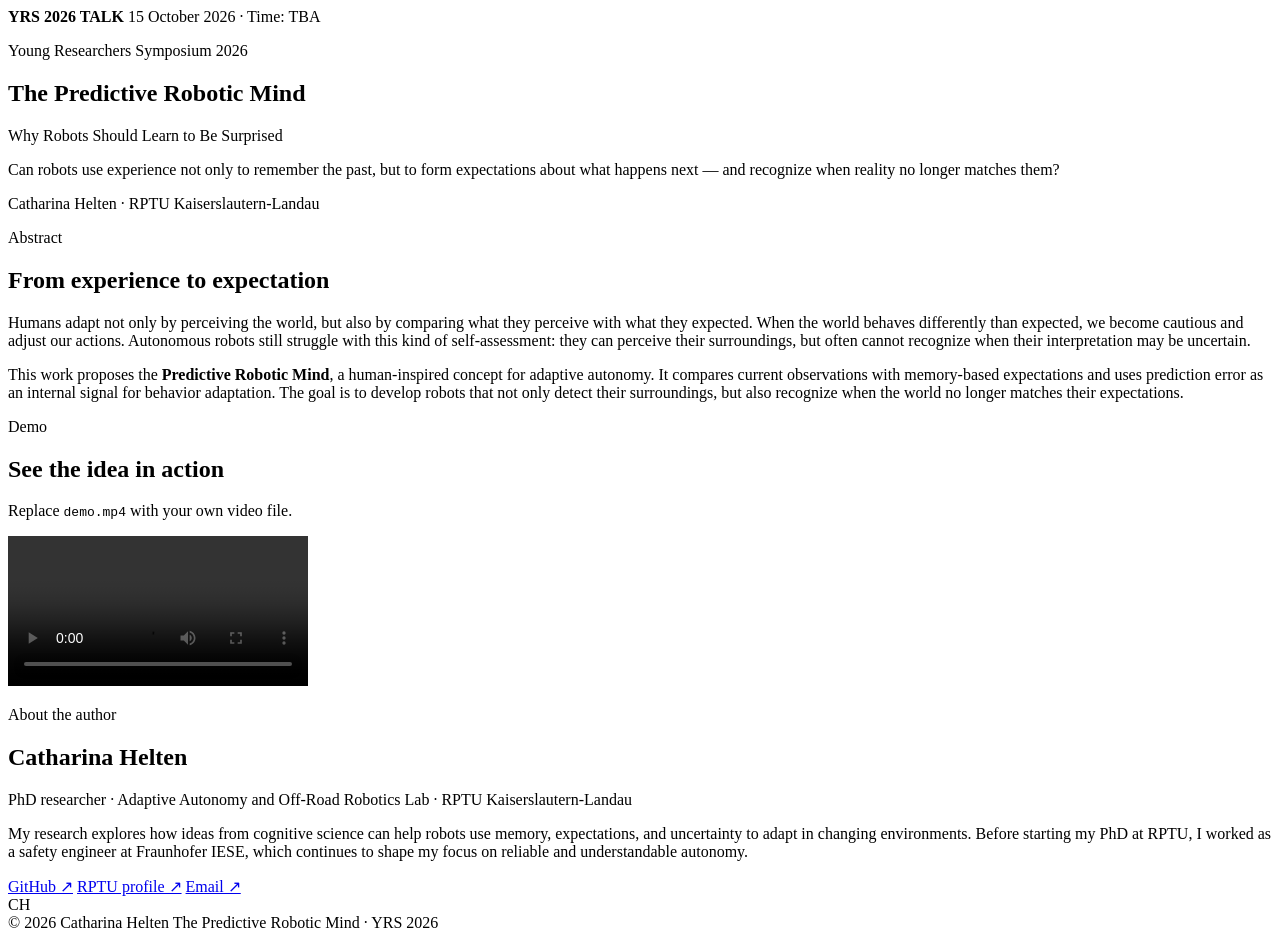
==== index.html @ 082394e7 "Rename index (1).html to index.html" ====
<!doctype html>
<html lang="en">
<head>
  <meta charset="utf-8">
  <meta name="viewport" content="width=device-width, initial-scale=1">
  <meta name="description" content="The Predictive Robotic Mind — Young Researchers Symposium 2026">
  <meta name="theme-color" content="#08111f">
  <title>The Predictive Robotic Mind | YRS 2026</title>
  <link rel="stylesheet" href="styles.css">
</head>
<body>
  <main>

    <section class="hero">
      <div class="container">
        <div class="talk-badge">
          <span class="dot"></span>
          <strong>YRS 2026 TALK</strong>
          <span>15 October 2026 · Time: TBA</span>
        </div>

        <p class="eyebrow">Young Researchers Symposium 2026</p>
        <h1>The Predictive Robotic Mind</h1>
        <p class="subtitle">Why Robots Should Learn to Be Surprised</p>

        <p class="hero-text">
          Can robots use experience not only to remember the past, but to form expectations about what happens next — and recognize when reality no longer matches them?
        </p>

        <div class="hero-meta">
          <span>Catharina Helten</span>
          <span>·</span>
          <span>RPTU Kaiserslautern-Landau</span>
        </div>
      </div>
    </section>

    <section class="section">
      <div class="container narrow">
        <p class="section-kicker">Abstract</p>
        <h2>From experience to expectation</h2>
        <p>
          Humans adapt not only by perceiving the world, but also by comparing what they perceive with what they expected. When the world behaves differently than expected, we become cautious and adjust our actions. Autonomous robots still struggle with this kind of self-assessment: they can perceive their surroundings, but often cannot recognize when their interpretation may be uncertain.
        </p>
        <p>
          This work proposes the <strong>Predictive Robotic Mind</strong>, a human-inspired concept for adaptive autonomy. It compares current observations with memory-based expectations and uses prediction error as an internal signal for behavior adaptation. The goal is to develop robots that not only detect their surroundings, but also recognize when the world no longer matches their expectations.
        </p>
      </div>
    </section>

    <section class="section section-dark">
      <div class="container">
        <div class="section-heading">
          <div>
            <p class="section-kicker">Demo</p>
            <h2>See the idea in action</h2>
          </div>
          <p class="section-note">Replace <code>demo.mp4</code> with your own video file.</p>
        </div>

        <div class="video-wrap">
          <video controls playsinline preload="metadata">
            <source src="demo.mp4" type="video/mp4">
            Your browser does not support the video tag.
          </video>
        </div>
      </div>
    </section>

    <section class="section">
      <div class="container author-grid">
        <div>
          <p class="section-kicker">About the author</p>
          <h2>Catharina Helten</h2>
          <p class="author-role">PhD researcher · Adaptive Autonomy and Off-Road Robotics Lab · RPTU Kaiserslautern-Landau</p>
          <p>
            My research explores how ideas from cognitive science can help robots use memory, expectations, and uncertainty to adapt in changing environments. Before starting my PhD at RPTU, I worked as a safety engineer at Fraunhofer IESE, which continues to shape my focus on reliable and understandable autonomy.
          </p>
          <div class="links">
            <a href="https://github.com/CatharinaHelt" target="_blank" rel="noreferrer">GitHub ↗</a>
            <a href="https://aor.cs.rptu.de/m-sc-catharina-helten/" target="_blank" rel="noreferrer">RPTU profile ↗</a>
            <a href="mailto:catharina.helten@cs.rptu.de">Email ↗</a>
          </div>
        </div>

        <div class="photo-frame">
          <img src="catharina.jpeg" alt="Catharina Helten" onerror="this.style.display='none'; this.parentElement.classList.add('photo-missing');">
          <span class="photo-fallback">CH</span>
        </div>
      </div>
    </section>

  </main>

  <footer>
    <div class="container footer-wrap">
      <span>© 2026 Catharina Helten</span>
      <span>The Predictive Robotic Mind · YRS 2026</span>
    </div>
  </footer>
</body>
</html>
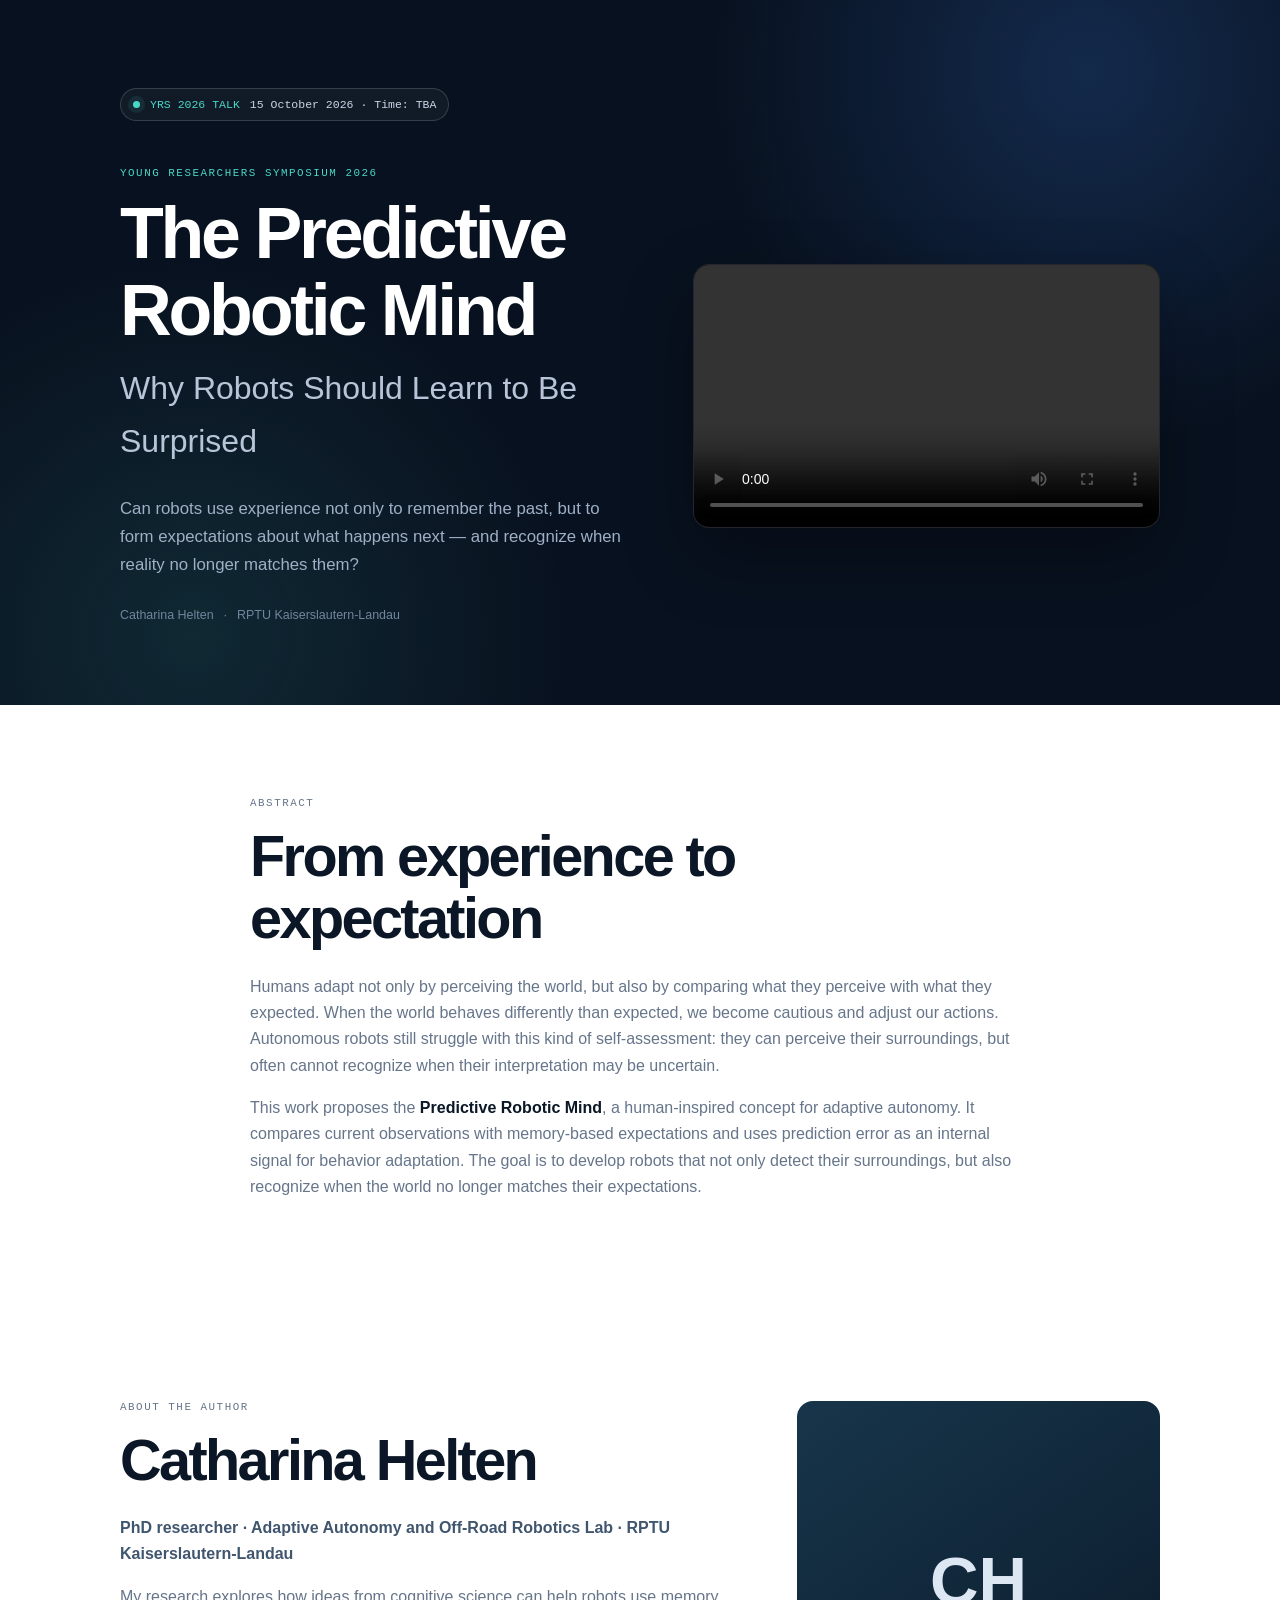
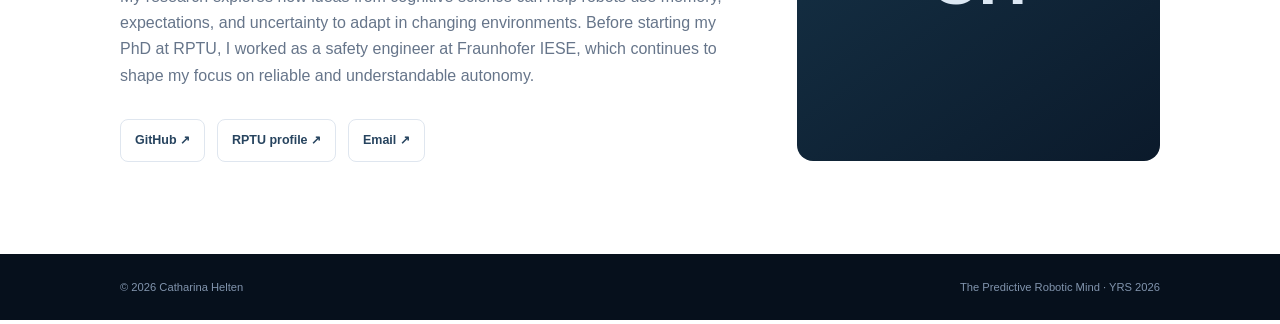
==== commit 150856a0: "Add files via upload" ====
--- a/index.html
+++ b/index.html
@@ -19,18 +19,30 @@
           <span>15 October 2026 · Time: TBA</span>
         </div>
 
-        <p class="eyebrow">Young Researchers Symposium 2026</p>
-        <h1>The Predictive Robotic Mind</h1>
-        <p class="subtitle">Why Robots Should Learn to Be Surprised</p>
+        <div class="hero-grid">
+          <div class="hero-copy">
+            <p class="eyebrow">Young Researchers Symposium 2026</p>
+            <h1>The Predictive Robotic Mind</h1>
+            <p class="subtitle">Why Robots Should Learn to Be Surprised</p>
 
-        <p class="hero-text">
-          Can robots use experience not only to remember the past, but to form expectations about what happens next — and recognize when reality no longer matches them?
-        </p>
+            <p class="hero-text">
+              Can robots use experience not only to remember the past, but to form expectations about what happens next — and recognize when reality no longer matches them?
+            </p>
 
-        <div class="hero-meta">
-          <span>Catharina Helten</span>
-          <span>·</span>
-          <span>RPTU Kaiserslautern-Landau</span>
+            <div class="hero-meta">
+              <span>Catharina Helten</span>
+              <span>·</span>
+              <span>RPTU Kaiserslautern-Landau</span>
+            </div>
+          </div>
+
+          <div class="hero-video">
+            <!-- Replace demo.mp4 with your final Go2 demo video -->
+            <video controls playsinline preload="metadata">
+              <source src="demo.mp4" type="video/mp4">
+              Your browser does not support the video tag.
+            </video>
+          </div>
         </div>
       </div>
     </section>
@@ -45,25 +57,6 @@
         <p>
           This work proposes the <strong>Predictive Robotic Mind</strong>, a human-inspired concept for adaptive autonomy. It compares current observations with memory-based expectations and uses prediction error as an internal signal for behavior adaptation. The goal is to develop robots that not only detect their surroundings, but also recognize when the world no longer matches their expectations.
         </p>
-      </div>
-    </section>
-
-    <section class="section section-dark">
-      <div class="container">
-        <div class="section-heading">
-          <div>
-            <p class="section-kicker">Demo</p>
-            <h2>See the idea in action</h2>
-          </div>
-          <p class="section-note">Replace <code>demo.mp4</code> with your own video file.</p>
-        </div>
-
-        <div class="video-wrap">
-          <video controls playsinline preload="metadata">
-            <source src="demo.mp4" type="video/mp4">
-            Your browser does not support the video tag.
-          </video>
-        </div>
       </div>
     </section>
 
--- a/styles.css
+++ b/styles.css
@@ -0,0 +1,255 @@
+@import url('https://fonts.googleapis.com/css2?family=DM+Mono:wght@400;500&family=Manrope:wght@400;500;600;700;800&display=swap');
+
+:root {
+  --navy: #08111f;
+  --ink: #0b1726;
+  --blue: #3f8cff;
+  --cyan: #49d7c6;
+  --paper: #f7f9fc;
+  --muted: #66758a;
+  --line: #dfe6ef;
+  --white: #ffffff;
+}
+
+* { box-sizing: border-box; }
+html { scroll-behavior: smooth; }
+body {
+  margin: 0;
+  color: var(--ink);
+  background: var(--white);
+  font-family: 'Manrope', Arial, sans-serif;
+  line-height: 1.65;
+}
+
+.container {
+  width: min(1040px, calc(100% - 40px));
+  margin: 0 auto;
+}
+.narrow { max-width: 780px; }
+
+.hero {
+  min-height: 72vh;
+  display: flex;
+  align-items: center;
+  position: relative;
+  overflow: hidden;
+  padding: 88px 0 80px;
+  color: var(--white);
+  background:
+    radial-gradient(circle at 85% 10%, rgba(63,140,255,.20), transparent 30%),
+    radial-gradient(circle at 15% 90%, rgba(73,215,198,.12), transparent 30%),
+    var(--navy);
+}
+
+
+.hero-grid {
+  display: grid;
+  grid-template-columns: minmax(0, 1.05fr) minmax(360px, .95fr);
+  gap: 56px;
+  align-items: center;
+}
+
+.hero-copy { min-width: 0; }
+
+.hero-video {
+  overflow: hidden;
+  border: 1px solid rgba(255,255,255,.13);
+  border-radius: 16px;
+  background: #02060b;
+  box-shadow: 0 28px 70px rgba(0,0,0,.30);
+}
+
+.hero-video video {
+  display: block;
+  width: 100%;
+  aspect-ratio: 16 / 9;
+  object-fit: cover;
+  background: #000;
+}
+
+.talk-badge {
+  display: inline-flex;
+  flex-wrap: wrap;
+  align-items: center;
+  gap: 10px;
+  margin-bottom: 46px;
+  padding: 9px 12px;
+  border: 1px solid rgba(255,255,255,.16);
+  border-radius: 999px;
+  color: #c9d6e7;
+  background: rgba(255,255,255,.04);
+  font: .72rem 'DM Mono', monospace;
+}
+.talk-badge strong { color: var(--cyan); font-weight: 500; }
+.dot {
+  width: 7px;
+  height: 7px;
+  border-radius: 50%;
+  background: var(--cyan);
+  box-shadow: 0 0 0 5px rgba(73,215,198,.10);
+}
+
+.eyebrow,
+.section-kicker {
+  margin: 0 0 16px;
+  color: #5f86b4;
+  text-transform: uppercase;
+  letter-spacing: .14em;
+  font: 500 .68rem 'DM Mono', monospace;
+}
+
+.hero .eyebrow { color: var(--cyan); }
+
+h1, h2, p { margin-top: 0; }
+h1, h2 { line-height: 1.08; letter-spacing: -.045em; }
+
+h1 {
+  max-width: 650px;
+  margin-bottom: 12px;
+  font-size: clamp(2.8rem, 5.6vw, 5.4rem);
+  font-weight: 800;
+}
+
+.subtitle {
+  margin-bottom: 28px;
+  color: #b8c5d8;
+  font-size: clamp(1.3rem, 3vw, 2rem);
+  font-weight: 500;
+}
+
+.hero-text {
+  max-width: 650px;
+  margin-bottom: 26px;
+  color: #9fb0c6;
+  font-size: 1.05rem;
+}
+
+.hero-meta {
+  display: flex;
+  flex-wrap: wrap;
+  gap: 10px;
+  color: #72859f;
+  font-size: .78rem;
+}
+
+.section { padding: 92px 0; }
+.section-dark { color: white; background: var(--navy); }
+
+.section h2 {
+  margin-bottom: 24px;
+  font-size: clamp(2rem, 5vw, 3.6rem);
+}
+
+.section p { color: var(--muted); }
+.section strong { color: var(--ink); }
+.section-dark p { color: #9fb0c6; }
+.section-dark .section-kicker { color: var(--cyan); }
+
+.section-heading {
+  display: flex;
+  align-items: end;
+  justify-content: space-between;
+  gap: 30px;
+  margin-bottom: 34px;
+}
+
+.section-note {
+  max-width: 360px;
+  margin: 0;
+  font-size: .8rem;
+}
+code {
+  color: var(--cyan);
+  font-family: 'DM Mono', monospace;
+}
+
+.video-wrap {
+  overflow: hidden;
+  border: 1px solid rgba(255,255,255,.12);
+  border-radius: 14px;
+  background: #02060b;
+  box-shadow: 0 28px 70px rgba(0,0,0,.26);
+}
+.video-wrap video {
+  display: block;
+  width: 100%;
+  max-height: 640px;
+  background: #000;
+}
+
+.author-grid {
+  display: grid;
+  grid-template-columns: 1.25fr .75fr;
+  gap: 72px;
+  align-items: center;
+}
+.author-role {
+  color: #40566f !important;
+  font-weight: 700;
+}
+.links {
+  display: flex;
+  flex-wrap: wrap;
+  gap: 12px;
+  margin-top: 30px;
+}
+.links a {
+  padding: 10px 14px;
+  border: 1px solid var(--line);
+  border-radius: 8px;
+  color: #27445f;
+  text-decoration: none;
+  font-size: .78rem;
+  font-weight: 800;
+}
+.links a:hover { border-color: #9eb2c8; background: var(--paper); }
+
+.photo-frame {
+  position: relative;
+  min-height: 360px;
+  overflow: hidden;
+  border-radius: 16px;
+  background: linear-gradient(145deg, #17354a, #0b1a2b);
+}
+.photo-frame img {
+  width: 100%;
+  height: 360px;
+  display: block;
+  object-fit: cover;
+}
+.photo-fallback {
+  display: none;
+  position: absolute;
+  inset: 0;
+  place-items: center;
+  color: #dce7f3;
+  font-size: 4.2rem;
+  font-weight: 800;
+}
+.photo-missing .photo-fallback { display: grid; }
+
+footer {
+  padding: 24px 0;
+  color: #8194ad;
+  background: #06101c;
+  font-size: .7rem;
+}
+.footer-wrap {
+  display: flex;
+  justify-content: space-between;
+  gap: 20px;
+}
+
+@media (max-width: 900px) {
+  .hero-grid { grid-template-columns: 1fr; gap: 38px; }
+  .hero-video { max-width: 720px; }
+}
+
+@media (max-width: 760px) {
+  .hero { min-height: auto; padding: 66px 0 58px; }
+  .talk-badge { margin-bottom: 34px; border-radius: 16px; }
+  .section { padding: 70px 0; }
+  .section-heading, .footer-wrap { align-items: flex-start; flex-direction: column; }
+  .author-grid { grid-template-columns: 1fr; gap: 38px; }
+  .photo-frame, .photo-frame img { height: 320px; min-height: 0; }
+}
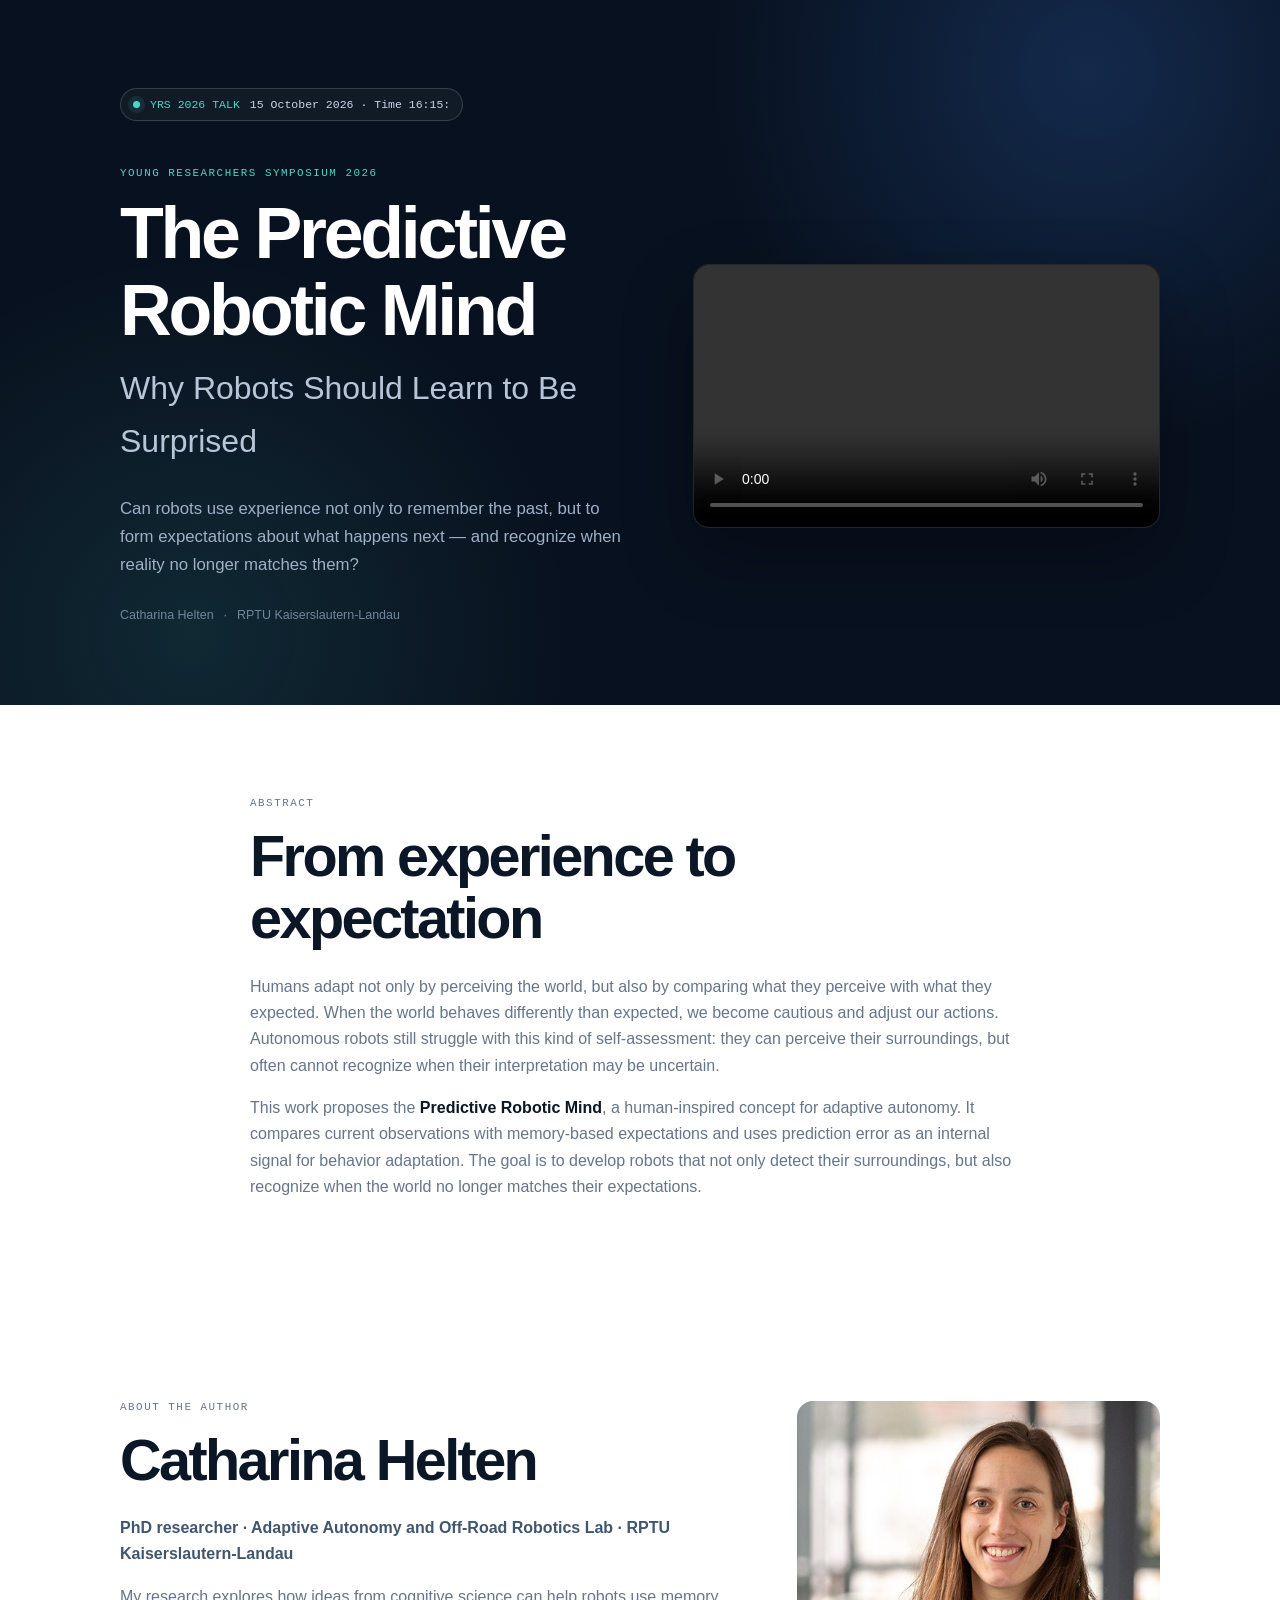
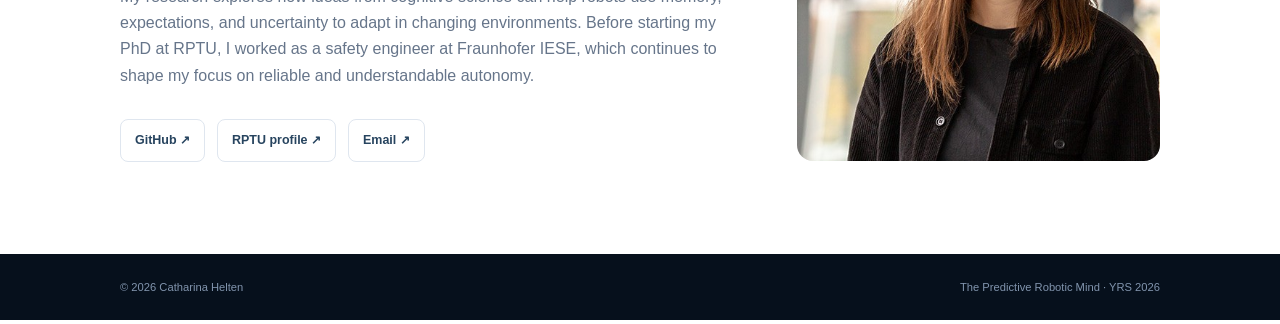
==== commit 7dc24797: "Update index.html" ====
--- a/index.html
+++ b/index.html
@@ -16,7 +16,7 @@
         <div class="talk-badge">
           <span class="dot"></span>
           <strong>YRS 2026 TALK</strong>
-          <span>15 October 2026 · Time: TBA</span>
+          <span>15 October 2026 · Time 16:15: </span>
         </div>
 
         <div class="hero-grid">
